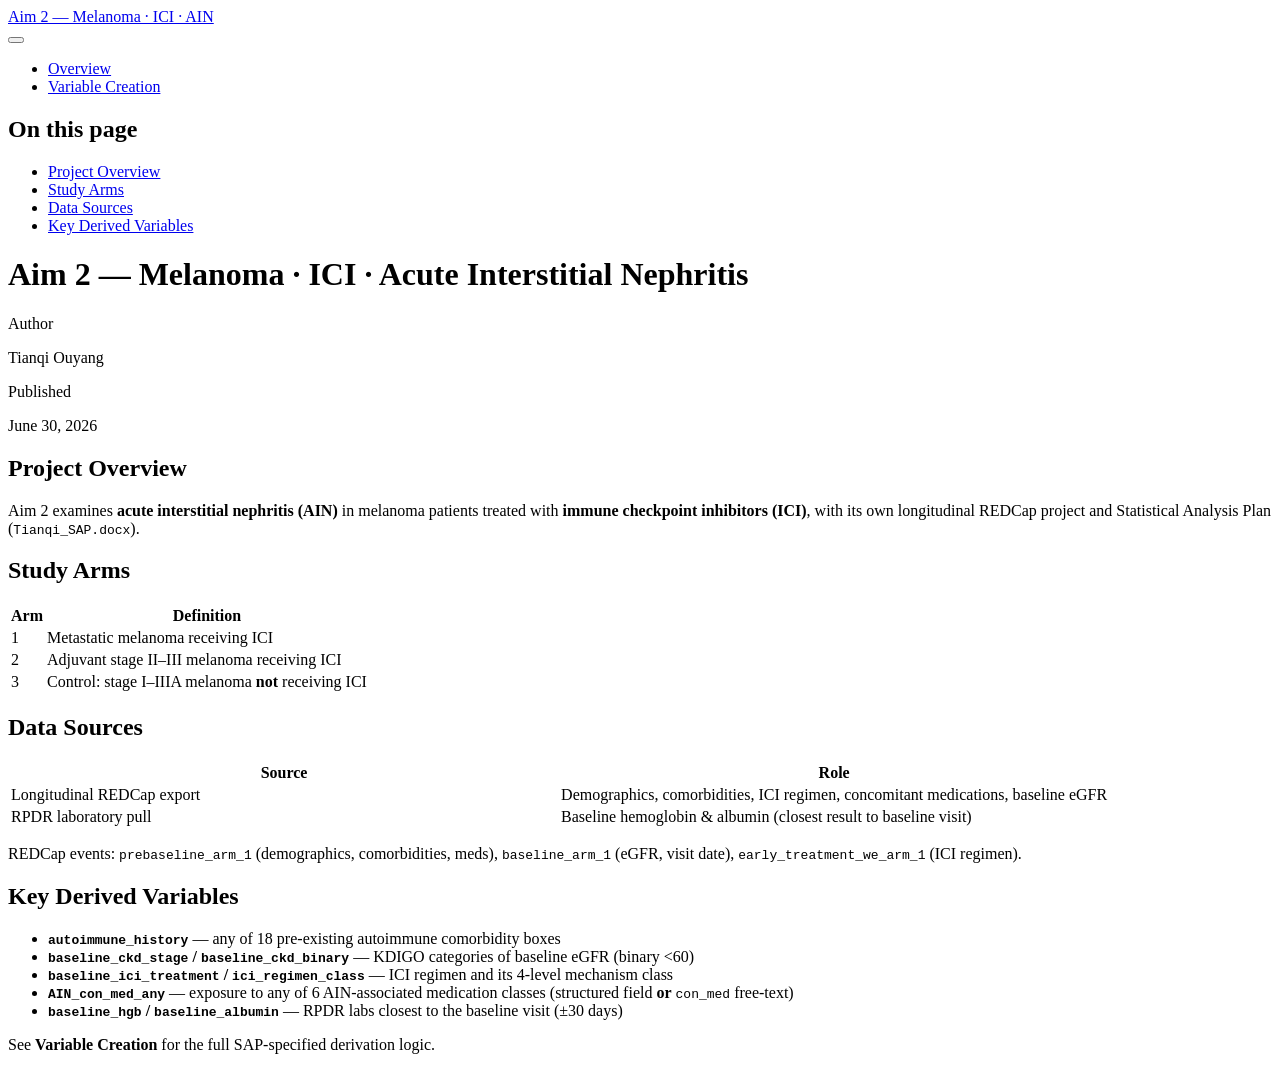
==== docs/index.html @ 1104b8c0 "Remove Sherley references; Aim 2 is a standalone project Aim 2 is scientifically unrelated to the Sh" ====
<!DOCTYPE html>
<html xmlns="http://www.w3.org/1999/xhtml" lang="en" xml:lang="en"><head>

<meta charset="utf-8">
<meta name="generator" content="quarto-1.9.30">

<meta name="viewport" content="width=device-width, initial-scale=1.0, user-scalable=yes">

<meta name="author" content="Tianqi Ouyang">
<meta name="dcterms.date" content="2026-06-30">

<title>Aim 2 — Melanoma · ICI · Acute Interstitial Nephritis – Aim 2 — Melanoma · ICI · AIN</title>
<style>
/* Default styles provided by pandoc.
** See https://pandoc.org/MANUAL.html#variables-for-html for config info.
*/
code{white-space: pre-wrap;}
span.smallcaps{font-variant: small-caps;}
div.columns{display: flex; gap: min(4vw, 1.5em);}
div.column{flex: auto; overflow-x: auto;}
div.hanging-indent{margin-left: 1.5em; text-indent: -1.5em;}
ul.task-list{list-style: none;}
ul.task-list li input[type="checkbox"] {
  width: 0.8em;
  margin: 0 0.8em 0.2em -1em; /* quarto-specific, see https://github.com/quarto-dev/quarto-cli/issues/4556 */ 
  vertical-align: middle;
}
</style>


<script src="site_libs/quarto-nav/quarto-nav.js"></script>
<script src="site_libs/quarto-nav/headroom.min.js"></script>
<script src="site_libs/clipboard/clipboard.min.js"></script>
<script src="site_libs/quarto-search/autocomplete.umd.js"></script>
<script src="site_libs/quarto-search/fuse.min.js"></script>
<script src="site_libs/quarto-search/quarto-search.js"></script>
<meta name="quarto:offset" content="./">
<script src="site_libs/quarto-html/quarto.js" type="module"></script>
<script src="site_libs/quarto-html/tabsets/tabsets.js" type="module"></script>
<script src="site_libs/quarto-html/popper.min.js"></script>
<script src="site_libs/quarto-html/tippy.umd.min.js"></script>
<script src="site_libs/quarto-html/anchor.min.js"></script>
<link href="site_libs/quarto-html/tippy.css" rel="stylesheet">
<link href="site_libs/quarto-html/quarto-syntax-highlighting-b6a8276bf55561bdbc268162d41bd1f7.css" rel="stylesheet" id="quarto-text-highlighting-styles">
<script src="site_libs/bootstrap/bootstrap.min.js"></script>
<link href="site_libs/bootstrap/bootstrap-icons.css" rel="stylesheet">
<link href="site_libs/bootstrap/bootstrap-57cb14b6d31887c86603edb388f6c431.min.css" rel="stylesheet" append-hash="true" id="quarto-bootstrap" data-mode="light">
<script id="quarto-search-options" type="application/json">{
  "location": "navbar",
  "copy-button": false,
  "collapse-after": 3,
  "panel-placement": "end",
  "type": "overlay",
  "limit": 50,
  "keyboard-shortcut": [
    "f",
    "/",
    "s"
  ],
  "show-item-context": false,
  "language": {
    "search-no-results-text": "No results",
    "search-matching-documents-text": "matching documents",
    "search-copy-link-title": "Copy link to search",
    "search-hide-matches-text": "Hide additional matches",
    "search-more-match-text": "more match in this document",
    "search-more-matches-text": "more matches in this document",
    "search-clear-button-title": "Clear",
    "search-text-placeholder": "",
    "search-detached-cancel-button-title": "Cancel",
    "search-submit-button-title": "Submit",
    "search-label": "Search"
  }
}</script>


</head>

<body class="nav-fixed quarto-light">

<div id="quarto-search-results"></div>
  <header id="quarto-header" class="headroom fixed-top">
    <nav class="navbar navbar-expand-lg " data-bs-theme="dark">
      <div class="navbar-container container-fluid">
      <div class="navbar-brand-container mx-auto">
    <a class="navbar-brand" href="./index.html">
    <span class="navbar-title">Aim 2 — Melanoma · ICI · AIN</span>
    </a>
  </div>
            <div id="quarto-search" class="" title="Search"></div>
          <button class="navbar-toggler" type="button" data-bs-toggle="collapse" data-bs-target="#navbarCollapse" aria-controls="navbarCollapse" role="menu" aria-expanded="false" aria-label="Toggle navigation" onclick="if (window.quartoToggleHeadroom) { window.quartoToggleHeadroom(); }">
  <span class="navbar-toggler-icon"></span>
</button>
          <div class="collapse navbar-collapse" id="navbarCollapse">
            <ul class="navbar-nav navbar-nav-scroll me-auto">
  <li class="nav-item">
    <a class="nav-link active" href="./index.html" aria-current="page"> 
<span class="menu-text">Overview</span></a>
  </li>  
  <li class="nav-item">
    <a class="nav-link" href="./qmd/aim2_variables.html"> 
<span class="menu-text">Variable Creation</span></a>
  </li>  
</ul>
          </div> <!-- /navcollapse -->
            <div class="quarto-navbar-tools">
</div>
      </div> <!-- /container-fluid -->
    </nav>
</header>
<!-- content -->
<div id="quarto-content" class="quarto-container page-columns page-rows-contents page-layout-article page-navbar">
<!-- sidebar -->
<!-- margin-sidebar -->
    <div id="quarto-margin-sidebar" class="sidebar margin-sidebar">
        <nav id="TOC" role="doc-toc" class="toc-active">
    <h2 id="toc-title">On this page</h2>
   
  <ul>
  <li><a href="#project-overview" id="toc-project-overview" class="nav-link active" data-scroll-target="#project-overview">Project Overview</a></li>
  <li><a href="#study-arms" id="toc-study-arms" class="nav-link" data-scroll-target="#study-arms">Study Arms</a></li>
  <li><a href="#data-sources" id="toc-data-sources" class="nav-link" data-scroll-target="#data-sources">Data Sources</a></li>
  <li><a href="#key-derived-variables" id="toc-key-derived-variables" class="nav-link" data-scroll-target="#key-derived-variables">Key Derived Variables</a></li>
  </ul>
</nav>
    </div>
<!-- main -->
<main class="content" id="quarto-document-content">

<header id="title-block-header" class="quarto-title-block default">
<div class="quarto-title">
<h1 class="title">Aim 2 — Melanoma · ICI · Acute Interstitial Nephritis</h1>
</div>



<div class="quarto-title-meta">

    <div>
    <div class="quarto-title-meta-heading">Author</div>
    <div class="quarto-title-meta-contents">
             <p>Tianqi Ouyang </p>
          </div>
  </div>
    
    <div>
    <div class="quarto-title-meta-heading">Published</div>
    <div class="quarto-title-meta-contents">
      <p class="date">June 30, 2026</p>
    </div>
  </div>
  
    
  </div>
  


</header>


<section id="project-overview" class="level1">
<h1>Project Overview</h1>
<p>Aim 2 examines <strong>acute interstitial nephritis (AIN)</strong> in melanoma patients treated with <strong>immune checkpoint inhibitors (ICI)</strong>, with its own longitudinal REDCap project and Statistical Analysis Plan (<code>Tianqi_SAP.docx</code>).</p>
</section>
<section id="study-arms" class="level1">
<h1>Study Arms</h1>
<table class="caption-top table">
<thead>
<tr class="header">
<th>Arm</th>
<th>Definition</th>
</tr>
</thead>
<tbody>
<tr class="odd">
<td>1</td>
<td>Metastatic melanoma receiving ICI</td>
</tr>
<tr class="even">
<td>2</td>
<td>Adjuvant stage II–III melanoma receiving ICI</td>
</tr>
<tr class="odd">
<td>3</td>
<td>Control: stage I–IIIA melanoma <strong>not</strong> receiving ICI</td>
</tr>
</tbody>
</table>
</section>
<section id="data-sources" class="level1">
<h1>Data Sources</h1>
<table class="caption-top table">
<colgroup>
<col style="width: 50%">
<col style="width: 50%">
</colgroup>
<thead>
<tr class="header">
<th>Source</th>
<th>Role</th>
</tr>
</thead>
<tbody>
<tr class="odd">
<td>Longitudinal REDCap export</td>
<td>Demographics, comorbidities, ICI regimen, concomitant medications, baseline eGFR</td>
</tr>
<tr class="even">
<td>RPDR laboratory pull</td>
<td>Baseline hemoglobin &amp; albumin (closest result to baseline visit)</td>
</tr>
</tbody>
</table>
<p>REDCap events: <code>prebaseline_arm_1</code> (demographics, comorbidities, meds), <code>baseline_arm_1</code> (eGFR, visit date), <code>early_treatment_we_arm_1</code> (ICI regimen).</p>
</section>
<section id="key-derived-variables" class="level1">
<h1>Key Derived Variables</h1>
<ul>
<li><strong><code>autoimmune_history</code></strong> — any of 18 pre-existing autoimmune comorbidity boxes</li>
<li><strong><code>baseline_ckd_stage</code> / <code>baseline_ckd_binary</code></strong> — KDIGO categories of baseline eGFR (binary &lt;60)</li>
<li><strong><code>baseline_ici_treatment</code> / <code>ici_regimen_class</code></strong> — ICI regimen and its 4-level mechanism class</li>
<li><strong><code>AIN_con_med_any</code></strong> — exposure to any of 6 AIN-associated medication classes (structured field <strong>or</strong> <code>con_med</code> free-text)</li>
<li><strong><code>baseline_hgb</code> / <code>baseline_albumin</code></strong> — RPDR labs closest to the baseline visit (±30 days)</li>
</ul>
<p>See <strong>Variable Creation</strong> for the full SAP-specified derivation logic.</p>


</section>

</main> <!-- /main -->
<script id="quarto-html-after-body" type="application/javascript">
  window.document.addEventListener("DOMContentLoaded", function (event) {
    const icon = "";
    const anchorJS = new window.AnchorJS();
    anchorJS.options = {
      placement: 'right',
      icon: icon
    };
    anchorJS.add('.anchored');
    const isCodeAnnotation = (el) => {
      for (const clz of el.classList) {
        if (clz.startsWith('code-annotation-')) {                     
          return true;
        }
      }
      return false;
    }
    const onCopySuccess = function(e) {
      // button target
      const button = e.trigger;
      // don't keep focus
      button.blur();
      // flash "checked"
      button.classList.add('code-copy-button-checked');
      var currentTitle = button.getAttribute("title");
      button.setAttribute("title", "Copied!");
      let tooltip;
      if (window.bootstrap) {
        button.setAttribute("data-bs-toggle", "tooltip");
        button.setAttribute("data-bs-placement", "left");
        button.setAttribute("data-bs-title", "Copied!");
        tooltip = new bootstrap.Tooltip(button, 
          { trigger: "manual", 
            customClass: "code-copy-button-tooltip",
            offset: [0, -8]});
        tooltip.show();    
      }
      setTimeout(function() {
        if (tooltip) {
          tooltip.hide();
          button.removeAttribute("data-bs-title");
          button.removeAttribute("data-bs-toggle");
          button.removeAttribute("data-bs-placement");
        }
        button.setAttribute("title", currentTitle);
        button.classList.remove('code-copy-button-checked');
      }, 1000);
      // clear code selection
      e.clearSelection();
    }
    const getTextToCopy = function(trigger) {
      const outerScaffold = trigger.parentElement.cloneNode(true);
      const codeEl = outerScaffold.querySelector('code');
      for (const childEl of codeEl.children) {
        if (isCodeAnnotation(childEl)) {
          childEl.remove();
        }
      }
      return codeEl.innerText;
    }
    const clipboard = new window.ClipboardJS('.code-copy-button:not([data-in-quarto-modal])', {
      text: getTextToCopy
    });
    clipboard.on('success', onCopySuccess);
    if (window.document.getElementById('quarto-embedded-source-code-modal')) {
      const clipboardModal = new window.ClipboardJS('.code-copy-button[data-in-quarto-modal]', {
        text: getTextToCopy,
        container: window.document.getElementById('quarto-embedded-source-code-modal')
      });
      clipboardModal.on('success', onCopySuccess);
    }
      var localhostRegex = new RegExp(/^(?:http|https):\/\/localhost\:?[0-9]*\//);
      var mailtoRegex = new RegExp(/^mailto:/);
        var filterRegex = new RegExp('/' + window.location.host + '/');
      var isInternal = (href) => {
          return filterRegex.test(href) || localhostRegex.test(href) || mailtoRegex.test(href);
      }
      // Inspect non-navigation links and adorn them if external
     var links = window.document.querySelectorAll('a[href]:not(.nav-link):not(.navbar-brand):not(.toc-action):not(.sidebar-link):not(.sidebar-item-toggle):not(.pagination-link):not(.no-external):not([aria-hidden]):not(.dropdown-item):not(.quarto-navigation-tool):not(.about-link)');
      for (var i=0; i<links.length; i++) {
        const link = links[i];
        if (!isInternal(link.href)) {
          // undo the damage that might have been done by quarto-nav.js in the case of
          // links that we want to consider external
          if (link.dataset.originalHref !== undefined) {
            link.href = link.dataset.originalHref;
          }
        }
      }
    function tippyHover(el, contentFn, onTriggerFn, onUntriggerFn) {
      const config = {
        allowHTML: true,
        maxWidth: 500,
        delay: 100,
        arrow: false,
        appendTo: function(el) {
            return el.parentElement;
        },
        interactive: true,
        interactiveBorder: 10,
        theme: 'quarto',
        placement: 'bottom-start',
      };
      if (contentFn) {
        config.content = contentFn;
      }
      if (onTriggerFn) {
        config.onTrigger = onTriggerFn;
      }
      if (onUntriggerFn) {
        config.onUntrigger = onUntriggerFn;
      }
      window.tippy(el, config); 
    }
    const noterefs = window.document.querySelectorAll('a[role="doc-noteref"]');
    for (var i=0; i<noterefs.length; i++) {
      const ref = noterefs[i];
      tippyHover(ref, function() {
        // use id or data attribute instead here
        let href = ref.getAttribute('data-footnote-href') || ref.getAttribute('href');
        try { href = new URL(href).hash; } catch {}
        const id = href.replace(/^#\/?/, "");
        const note = window.document.getElementById(id);
        if (note) {
          return note.innerHTML;
        } else {
          return "";
        }
      });
    }
    const xrefs = window.document.querySelectorAll('a.quarto-xref');
    const processXRef = (id, note) => {
      // Strip column container classes
      const stripColumnClz = (el) => {
        el.classList.remove("page-full", "page-columns");
        if (el.children) {
          for (const child of el.children) {
            stripColumnClz(child);
          }
        }
      }
      stripColumnClz(note)
      if (id === null || id.startsWith('sec-')) {
        // Special case sections, only their first couple elements
        const container = document.createElement("div");
        if (note.children && note.children.length > 2) {
          container.appendChild(note.children[0].cloneNode(true));
          for (let i = 1; i < note.children.length; i++) {
            const child = note.children[i];
            if (child.tagName === "P" && child.innerText === "") {
              continue;
            } else {
              container.appendChild(child.cloneNode(true));
              break;
            }
          }
          if (window.Quarto?.typesetMath) {
            window.Quarto.typesetMath(container);
          }
          return container.innerHTML
        } else {
          if (window.Quarto?.typesetMath) {
            window.Quarto.typesetMath(note);
          }
          return note.innerHTML;
        }
      } else {
        // Remove any anchor links if they are present
        const anchorLink = note.querySelector('a.anchorjs-link');
        if (anchorLink) {
          anchorLink.remove();
        }
        if (window.Quarto?.typesetMath) {
          window.Quarto.typesetMath(note);
        }
        if (note.classList.contains("callout")) {
          return note.outerHTML;
        } else {
          return note.innerHTML;
        }
      }
    }
    for (var i=0; i<xrefs.length; i++) {
      const xref = xrefs[i];
      tippyHover(xref, undefined, function(instance) {
        instance.disable();
        let url = xref.getAttribute('href');
        let hash = undefined; 
        if (url.startsWith('#')) {
          hash = url;
        } else {
          try { hash = new URL(url).hash; } catch {}
        }
        if (hash) {
          const id = hash.replace(/^#\/?/, "");
          const note = window.document.getElementById(id);
          if (note !== null) {
            try {
              const html = processXRef(id, note.cloneNode(true));
              instance.setContent(html);
            } finally {
              instance.enable();
              instance.show();
            }
          } else {
            // See if we can fetch this
            fetch(url.split('#')[0])
            .then(res => res.text())
            .then(html => {
              const parser = new DOMParser();
              const htmlDoc = parser.parseFromString(html, "text/html");
              const note = htmlDoc.getElementById(id);
              if (note !== null) {
                const html = processXRef(id, note);
                instance.setContent(html);
              } 
            }).finally(() => {
              instance.enable();
              instance.show();
            });
          }
        } else {
          // See if we can fetch a full url (with no hash to target)
          // This is a special case and we should probably do some content thinning / targeting
          fetch(url)
          .then(res => res.text())
          .then(html => {
            const parser = new DOMParser();
            const htmlDoc = parser.parseFromString(html, "text/html");
            const note = htmlDoc.querySelector('main.content');
            if (note !== null) {
              // This should only happen for chapter cross references
              // (since there is no id in the URL)
              // remove the first header
              if (note.children.length > 0 && note.children[0].tagName === "HEADER") {
                note.children[0].remove();
              }
              const html = processXRef(null, note);
              instance.setContent(html);
            } 
          }).finally(() => {
            instance.enable();
            instance.show();
          });
        }
      }, function(instance) {
      });
    }
        let selectedAnnoteEl;
        const selectorForAnnotation = ( cell, annotation) => {
          let cellAttr = 'data-code-cell="' + cell + '"';
          let lineAttr = 'data-code-annotation="' +  annotation + '"';
          const selector = 'span[' + cellAttr + '][' + lineAttr + ']';
          return selector;
        }
        const selectCodeLines = (annoteEl) => {
          const doc = window.document;
          const targetCell = annoteEl.getAttribute("data-target-cell");
          const targetAnnotation = annoteEl.getAttribute("data-target-annotation");
          const annoteSpan = window.document.querySelector(selectorForAnnotation(targetCell, targetAnnotation));
          const lines = annoteSpan.getAttribute("data-code-lines").split(",");
          const lineIds = lines.map((line) => {
            return targetCell + "-" + line;
          })
          let top = null;
          let height = null;
          let parent = null;
          if (lineIds.length > 0) {
              //compute the position of the single el (top and bottom and make a div)
              const el = window.document.getElementById(lineIds[0]);
              top = el.offsetTop;
              height = el.offsetHeight;
              parent = el.parentElement.parentElement;
            if (lineIds.length > 1) {
              const lastEl = window.document.getElementById(lineIds[lineIds.length - 1]);
              const bottom = lastEl.offsetTop + lastEl.offsetHeight;
              height = bottom - top;
            }
            if (top !== null && height !== null && parent !== null) {
              // cook up a div (if necessary) and position it 
              let div = window.document.getElementById("code-annotation-line-highlight");
              if (div === null) {
                div = window.document.createElement("div");
                div.setAttribute("id", "code-annotation-line-highlight");
                div.style.position = 'absolute';
                parent.appendChild(div);
              }
              div.style.top = top - 2 + "px";
              div.style.height = height + 4 + "px";
              div.style.left = 0;
              let gutterDiv = window.document.getElementById("code-annotation-line-highlight-gutter");
              if (gutterDiv === null) {
                gutterDiv = window.document.createElement("div");
                gutterDiv.setAttribute("id", "code-annotation-line-highlight-gutter");
                gutterDiv.style.position = 'absolute';
                const codeCell = window.document.getElementById(targetCell);
                const gutter = codeCell.querySelector('.code-annotation-gutter');
                gutter.appendChild(gutterDiv);
              }
              gutterDiv.style.top = top - 2 + "px";
              gutterDiv.style.height = height + 4 + "px";
            }
            selectedAnnoteEl = annoteEl;
          }
        };
        const unselectCodeLines = () => {
          const elementsIds = ["code-annotation-line-highlight", "code-annotation-line-highlight-gutter"];
          elementsIds.forEach((elId) => {
            const div = window.document.getElementById(elId);
            if (div) {
              div.remove();
            }
          });
          selectedAnnoteEl = undefined;
        };
          // Handle positioning of the toggle
      window.addEventListener(
        "resize",
        throttle(() => {
          elRect = undefined;
          if (selectedAnnoteEl) {
            selectCodeLines(selectedAnnoteEl);
          }
        }, 10)
      );
      function throttle(fn, ms) {
      let throttle = false;
      let timer;
        return (...args) => {
          if(!throttle) { // first call gets through
              fn.apply(this, args);
              throttle = true;
          } else { // all the others get throttled
              if(timer) clearTimeout(timer); // cancel #2
              timer = setTimeout(() => {
                fn.apply(this, args);
                timer = throttle = false;
              }, ms);
          }
        };
      }
        // Attach click handler to the DT
        const annoteDls = window.document.querySelectorAll('dt[data-target-cell]');
        for (const annoteDlNode of annoteDls) {
          annoteDlNode.addEventListener('click', (event) => {
            const clickedEl = event.target;
            if (clickedEl !== selectedAnnoteEl) {
              unselectCodeLines();
              const activeEl = window.document.querySelector('dt[data-target-cell].code-annotation-active');
              if (activeEl) {
                activeEl.classList.remove('code-annotation-active');
              }
              selectCodeLines(clickedEl);
              clickedEl.classList.add('code-annotation-active');
            } else {
              // Unselect the line
              unselectCodeLines();
              clickedEl.classList.remove('code-annotation-active');
            }
          });
        }
    const findCites = (el) => {
      const parentEl = el.parentElement;
      if (parentEl) {
        const cites = parentEl.dataset.cites;
        if (cites) {
          return {
            el,
            cites: cites.split(' ')
          };
        } else {
          return findCites(el.parentElement)
        }
      } else {
        return undefined;
      }
    };
    var bibliorefs = window.document.querySelectorAll('a[role="doc-biblioref"]');
    for (var i=0; i<bibliorefs.length; i++) {
      const ref = bibliorefs[i];
      const citeInfo = findCites(ref);
      if (citeInfo) {
        tippyHover(citeInfo.el, function() {
          var popup = window.document.createElement('div');
          citeInfo.cites.forEach(function(cite) {
            var citeDiv = window.document.createElement('div');
            citeDiv.classList.add('hanging-indent');
            citeDiv.classList.add('csl-entry');
            var biblioDiv = window.document.getElementById('ref-' + cite);
            if (biblioDiv) {
              citeDiv.innerHTML = biblioDiv.innerHTML;
            }
            popup.appendChild(citeDiv);
          });
          return popup.innerHTML;
        });
      }
    }
  });
  </script>
</div> <!-- /content -->




</body></html>
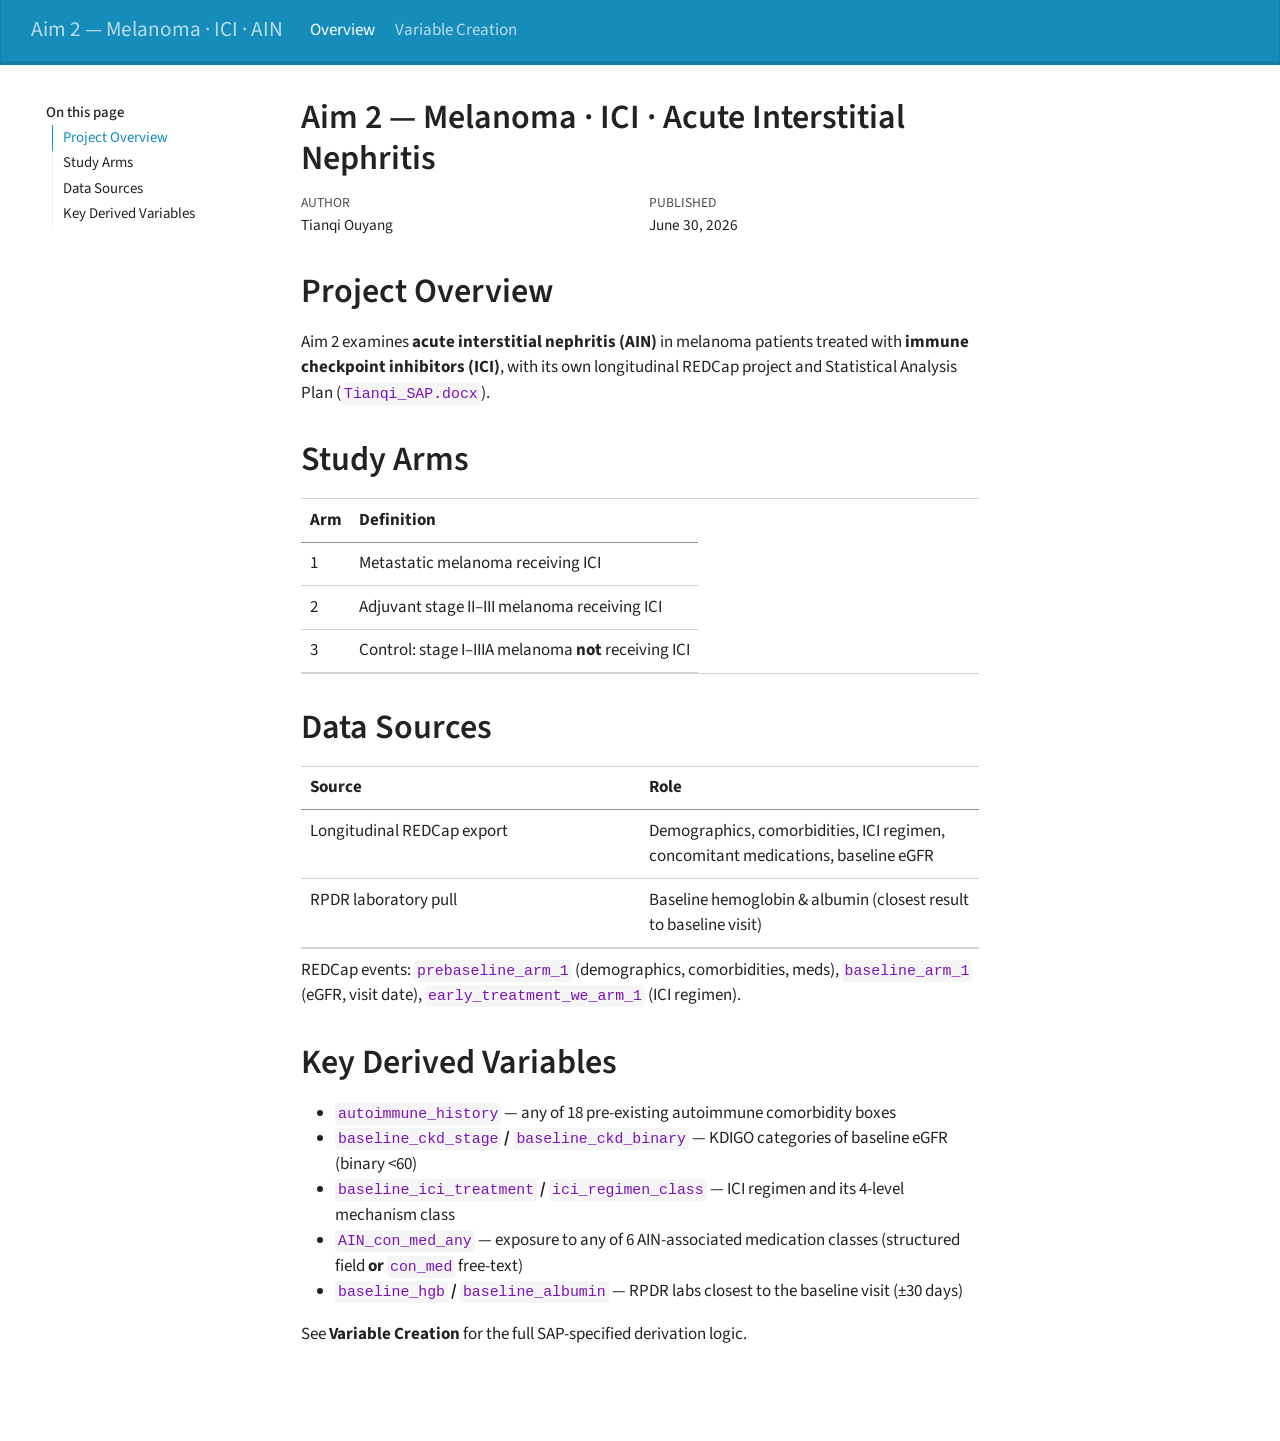
==== commit 18526e67: "Move TOC to left + scroll long content to fix overlap Place the table of contents in a left sidebar " ====
--- a/docs/index.html
+++ b/docs/index.html
@@ -44,7 +44,7 @@
 <link href="site_libs/quarto-html/quarto-syntax-highlighting-b6a8276bf55561bdbc268162d41bd1f7.css" rel="stylesheet" id="quarto-text-highlighting-styles">
 <script src="site_libs/bootstrap/bootstrap.min.js"></script>
 <link href="site_libs/bootstrap/bootstrap-icons.css" rel="stylesheet">
-<link href="site_libs/bootstrap/bootstrap-57cb14b6d31887c86603edb388f6c431.min.css" rel="stylesheet" append-hash="true" id="quarto-bootstrap" data-mode="light">
+<link href="site_libs/bootstrap/bootstrap-c584f506c1f99d3ebe29e5ddf2d8bdb0.min.css" rel="stylesheet" append-hash="true" id="quarto-bootstrap" data-mode="light">
 <script id="quarto-search-options" type="application/json">{
   "location": "navbar",
   "copy-button": false,
@@ -76,7 +76,7 @@
 
 </head>
 
-<body class="nav-fixed quarto-light">
+<body class="floating nav-fixed quarto-light">
 
 <div id="quarto-search-results"></div>
   <header id="quarto-header" class="headroom fixed-top">
@@ -111,9 +111,8 @@
 <!-- content -->
 <div id="quarto-content" class="quarto-container page-columns page-rows-contents page-layout-article page-navbar">
 <!-- sidebar -->
-<!-- margin-sidebar -->
-    <div id="quarto-margin-sidebar" class="sidebar margin-sidebar">
-        <nav id="TOC" role="doc-toc" class="toc-active">
+  <nav id="quarto-sidebar" class="sidebar collapse collapse-horizontal quarto-sidebar-collapse-item sidebar-navigation floating overflow-auto">
+    <nav id="TOC" role="doc-toc" class="toc-active">
     <h2 id="toc-title">On this page</h2>
    
   <ul>
@@ -123,6 +122,10 @@
   <li><a href="#key-derived-variables" id="toc-key-derived-variables" class="nav-link" data-scroll-target="#key-derived-variables">Key Derived Variables</a></li>
   </ul>
 </nav>
+</nav>
+<div id="quarto-sidebar-glass" class="quarto-sidebar-collapse-item" data-bs-toggle="collapse" data-bs-target=".quarto-sidebar-collapse-item"></div>
+<!-- margin-sidebar -->
+    <div id="quarto-margin-sidebar" class="sidebar margin-sidebar zindex-bottom">
     </div>
 <!-- main -->
 <main class="content" id="quarto-document-content">
